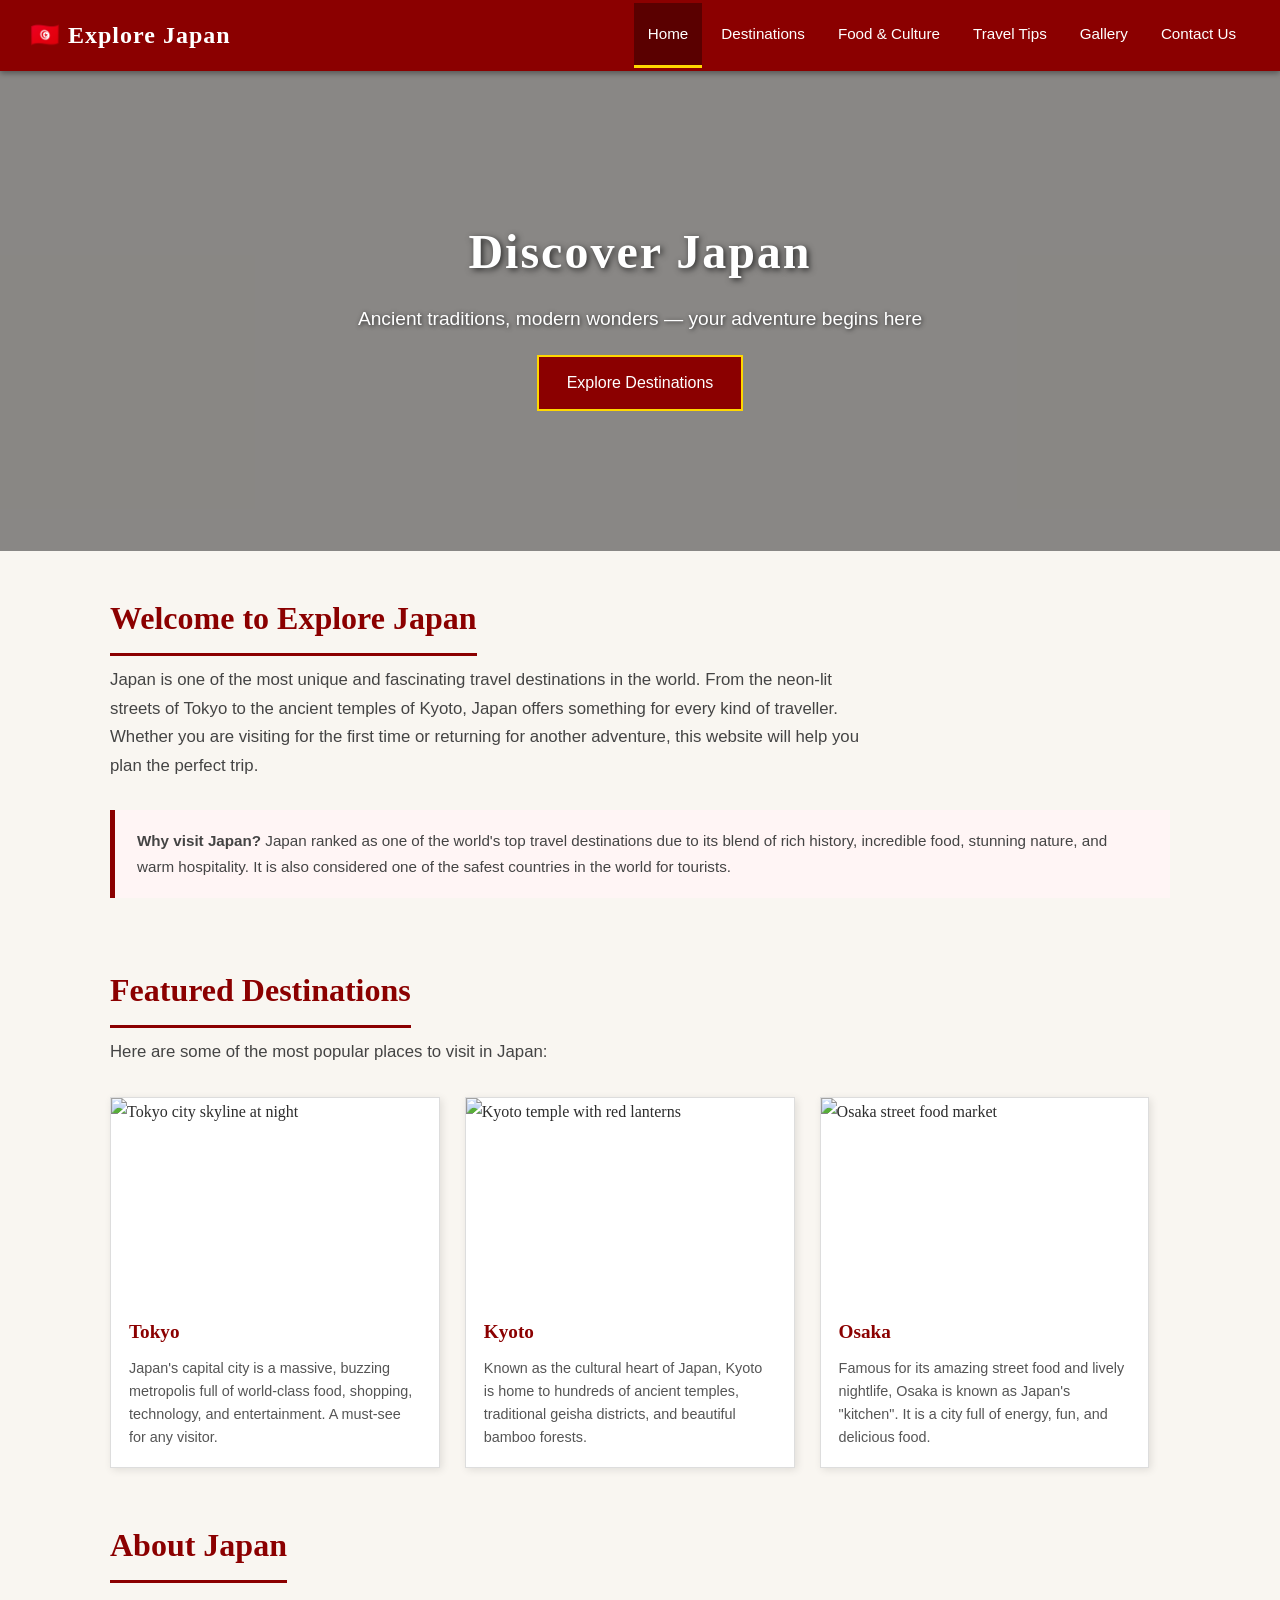
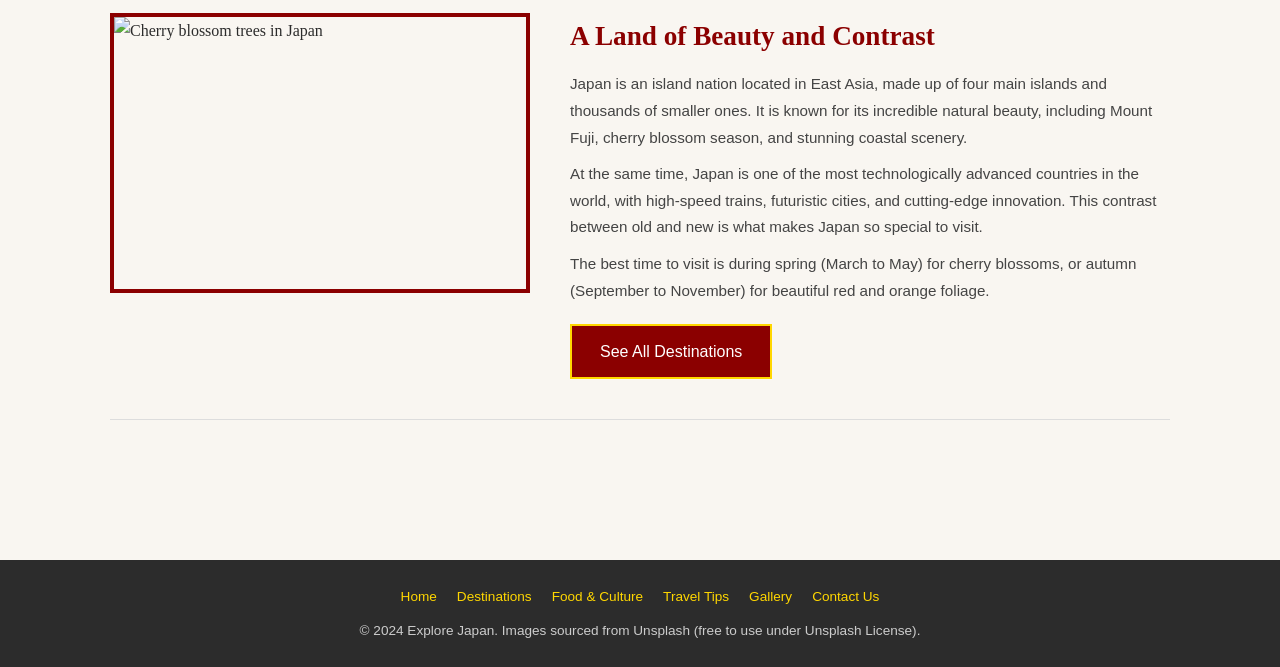
==== index.html @ 7afba729 "Add files via upload" ====
<!DOCTYPE html>
<html lang="en">
<head>
    <meta charset="UTF-8">
    <meta name="viewport" content="width=device-width, initial-scale=1.0">
    <title>Explore Japan - Home</title>
    <link rel="stylesheet" href="style.css">
</head>
<body>

    <!-- Navigation Bar -->
    <nav>
        <a href="index.html" class="logo">&#127481;&#127475; Explore Japan</a>
        <ul>
            <li><a href="index.html" class="active">Home</a></li>
            <li><a href="destinations.html">Destinations</a></li>
            <li><a href="food-culture.html">Food &amp; Culture</a></li>
            <li><a href="travel-tips.html">Travel Tips</a></li>
            <li><a href="gallery.html">Gallery</a></li>
            <li><a href="contact.html">Contact Us</a></li>
        </ul>
    </nav>

    <!-- Hero Section -->
    <div class="hero" style="background-image: url('https://images.unsplash.com/photo-1490806843957-31f4c9a91c65?w=1400&q=80');">
        <div class="hero-text">
            <h1>Discover Japan</h1>
            <p>Ancient traditions, modern wonders &mdash; your adventure begins here</p>
            <a href="destinations.html" class="btn">Explore Destinations</a>
        </div>
    </div>

    <!-- Main Content -->
    <div class="container">

        <h2 class="section-title">Welcome to Explore Japan</h2>
        <p class="section-intro">
            Japan is one of the most unique and fascinating travel destinations in the world. From the neon-lit
            streets of Tokyo to the ancient temples of Kyoto, Japan offers something for every kind of traveller.
            Whether you are visiting for the first time or returning for another adventure, this website will
            help you plan the perfect trip.
        </p>

        <!-- Why Visit Japan box -->
        <div class="highlight-box">
            <strong>Why visit Japan?</strong> Japan ranked as one of the world's top travel destinations due
            to its blend of rich history, incredible food, stunning nature, and warm hospitality.
            It is also considered one of the safest countries in the world for tourists.
        </div>

        <!-- Featured Destinations cards -->
        <h2 class="section-title" style="margin-top: 40px;">Featured Destinations</h2>
        <p class="section-intro">Here are some of the most popular places to visit in Japan:</p>

        <div class="card-grid">

            <div class="card">
                <img src="https://images.unsplash.com/photo-1540959733332-eab4deabeeaf?w=600&q=80" alt="Tokyo city skyline at night">
                <div class="card-body">
                    <h3>Tokyo</h3>
                    <p>Japan's capital city is a massive, buzzing metropolis full of world-class food, shopping,
                       technology, and entertainment. A must-see for any visitor.</p>
                </div>
            </div>

            <div class="card">
                <img src="https://images.unsplash.com/photo-1528360983277-13d401cdc186?w=600&q=80" alt="Kyoto temple with red lanterns">
                <div class="card-body">
                    <h3>Kyoto</h3>
                    <p>Known as the cultural heart of Japan, Kyoto is home to hundreds of ancient temples,
                       traditional geisha districts, and beautiful bamboo forests.</p>
                </div>
            </div>

            <div class="card">
                <img src="https://images.unsplash.com/photo-1590559899731-a382839e5549?w=600&q=80" alt="Osaka street food market">
                <div class="card-body">
                    <h3>Osaka</h3>
                    <p>Famous for its amazing street food and lively nightlife, Osaka is known as
                       Japan's "kitchen". It is a city full of energy, fun, and delicious food.</p>
                </div>
            </div>

        </div>

        <!-- About Japan section -->
        <h2 class="section-title" style="margin-top: 50px;">About Japan</h2>
        <div class="info-section" style="margin-top: 20px;">
            <img src="https://images.unsplash.com/photo-1522383225653-ed111181a951?w=800&q=80" alt="Cherry blossom trees in Japan">
            <div class="info-text">
                <h2>A Land of Beauty and Contrast</h2>
                <p>
                    Japan is an island nation located in East Asia, made up of four main islands and thousands
                    of smaller ones. It is known for its incredible natural beauty, including Mount Fuji,
                    cherry blossom season, and stunning coastal scenery.
                </p>
                <p>
                    At the same time, Japan is one of the most technologically advanced countries in the world,
                    with high-speed trains, futuristic cities, and cutting-edge innovation. This contrast between
                    old and new is what makes Japan so special to visit.
                </p>
                <p>
                    The best time to visit is during spring (March to May) for cherry blossoms, or autumn
                    (September to November) for beautiful red and orange foliage.
                </p>
                <a href="destinations.html" class="btn" style="margin-top: 10px;">See All Destinations</a>
            </div>
        </div>

    </div>

    <!-- Footer -->
    <footer>
        <div class="footer-links">
            <a href="index.html">Home</a>
            <a href="destinations.html">Destinations</a>
            <a href="food-culture.html">Food &amp; Culture</a>
            <a href="travel-tips.html">Travel Tips</a>
            <a href="gallery.html">Gallery</a>
            <a href="contact.html">Contact Us</a>
        </div>
        <p>&copy; 2024 Explore Japan. Images sourced from Unsplash (free to use under Unsplash License).</p>
    </footer>

</body>
</html>
---- style.css ----
/* =============================================
   Explore Japan - Main Stylesheet
   Created for COM4014 Web Authoring Assignment
   ============================================= */

/* Reset some default browser styles */
* {
    margin: 0;
    padding: 0;
    box-sizing: border-box;
}

/* General body styles */
body {
    font-family: Georgia, 'Times New Roman', serif;
    background-color: #f9f6f1;
    color: #2c2c2c;
    line-height: 1.7;
}

/* ---- NAVIGATION BAR ---- */
nav {
    background-color: #8b0000;
    padding: 0 30px;
    display: flex;
    align-items: center;
    justify-content: space-between;
    position: sticky;
    top: 0;
    z-index: 100;
    box-shadow: 0 2px 6px rgba(0,0,0,0.4);
}

nav .logo {
    color: #ffffff;
    font-size: 1.5em;
    font-weight: bold;
    text-decoration: none;
    padding: 15px 0;
    letter-spacing: 1px;
}

nav ul {
    list-style: none;
    display: flex;
    gap: 5px;
}

nav ul li a {
    color: #ffffff;
    text-decoration: none;
    padding: 18px 14px;
    display: block;
    font-size: 0.95em;
    font-family: Arial, sans-serif;
    transition: background-color 0.2s;
}

nav ul li a:hover {
    background-color: #6b0000;
}

nav ul li a.active {
    background-color: #5a0000;
    border-bottom: 3px solid #ffd700;
}

/* ---- HERO SECTION ---- */
.hero {
    height: 480px;
    background-size: cover;
    background-position: center;
    display: flex;
    align-items: center;
    justify-content: center;
    text-align: center;
    position: relative;
}

/* Dark overlay over hero image */
.hero::before {
    content: "";
    position: absolute;
    top: 0; left: 0;
    width: 100%; height: 100%;
    background-color: rgba(0, 0, 0, 0.45);
}

.hero-text {
    position: relative;
    color: #ffffff;
    z-index: 1;
}

.hero-text h1 {
    font-size: 3em;
    margin-bottom: 10px;
    text-shadow: 2px 2px 6px rgba(0,0,0,0.7);
    letter-spacing: 2px;
}

.hero-text p {
    font-size: 1.2em;
    text-shadow: 1px 1px 4px rgba(0,0,0,0.7);
    margin-bottom: 20px;
    font-family: Arial, sans-serif;
}

.btn {
    background-color: #8b0000;
    color: #ffffff;
    padding: 12px 28px;
    text-decoration: none;
    font-family: Arial, sans-serif;
    font-size: 1em;
    border: 2px solid #ffd700;
    display: inline-block;
    transition: background-color 0.2s;
}

.btn:hover {
    background-color: #6b0000;
}

/* ---- MAIN CONTENT AREA ---- */
.container {
    max-width: 1100px;
    margin: 0 auto;
    padding: 40px 20px;
}

/* Section heading style */
.section-title {
    font-size: 2em;
    color: #8b0000;
    margin-bottom: 10px;
    border-bottom: 3px solid #8b0000;
    padding-bottom: 8px;
    display: inline-block;
}

.section-intro {
    font-size: 1.05em;
    margin-bottom: 30px;
    color: #444;
    font-family: Arial, sans-serif;
    max-width: 750px;
}

/* ---- CARD GRID (used on home and destinations pages) ---- */
.card-grid {
    display: flex;
    flex-wrap: wrap;
    gap: 25px;
    margin-top: 20px;
}

.card {
    background-color: #ffffff;
    width: calc(33% - 20px);
    border: 1px solid #ddd;
    box-shadow: 2px 2px 8px rgba(0,0,0,0.1);
    overflow: hidden;
}

.card img {
    width: 100%;
    height: 200px;
    object-fit: cover;
    display: block;
}

.card-body {
    padding: 18px;
}

.card-body h3 {
    color: #8b0000;
    font-size: 1.2em;
    margin-bottom: 8px;
}

.card-body p {
    font-family: Arial, sans-serif;
    font-size: 0.9em;
    color: #555;
    line-height: 1.6;
}

/* ---- INFO SECTION (two column layout) ---- */
.info-section {
    display: flex;
    gap: 40px;
    align-items: flex-start;
    margin-bottom: 50px;
    padding-bottom: 40px;
    border-bottom: 1px solid #ddd;
}

.info-section img {
    width: 420px;
    height: 280px;
    object-fit: cover;
    flex-shrink: 0;
    border: 4px solid #8b0000;
}

.info-section .info-text h2 {
    color: #8b0000;
    font-size: 1.7em;
    margin-bottom: 12px;
}

.info-section .info-text p {
    font-family: Arial, sans-serif;
    font-size: 0.95em;
    margin-bottom: 10px;
    color: #444;
    line-height: 1.75;
}

/* Flip the image to the right on alternate sections */
.info-section.reverse {
    flex-direction: row-reverse;
}

/* ---- TIPS LIST ---- */
.tips-list {
    list-style: none;
    padding: 0;
    margin-top: 10px;
}

.tips-list li {
    font-family: Arial, sans-serif;
    font-size: 0.95em;
    color: #444;
    padding: 10px 0 10px 30px;
    border-bottom: 1px solid #eee;
    position: relative;
}

.tips-list li::before {
    content: "✓";
    color: #8b0000;
    position: absolute;
    left: 5px;
    font-weight: bold;
}

/* ---- GALLERY ---- */
.gallery-grid {
    display: flex;
    flex-wrap: wrap;
    gap: 12px;
    margin-top: 20px;
}

.gallery-grid img {
    width: calc(33.33% - 10px);
    height: 230px;
    object-fit: cover;
    display: block;
    border: 3px solid #ffffff;
    box-shadow: 1px 1px 5px rgba(0,0,0,0.2);
    transition: transform 0.2s;
}

.gallery-grid img:hover {
    transform: scale(1.02);
}

/* ---- CONTACT FORM ---- */
.contact-wrapper {
    display: flex;
    gap: 50px;
    align-items: flex-start;
}

.contact-info {
    width: 300px;
    flex-shrink: 0;
}

.contact-info h3 {
    color: #8b0000;
    font-size: 1.3em;
    margin-bottom: 12px;
}

.contact-info p {
    font-family: Arial, sans-serif;
    font-size: 0.9em;
    color: #555;
    margin-bottom: 8px;
}

.contact-form {
    flex: 1;
    background-color: #ffffff;
    padding: 30px;
    border: 1px solid #ddd;
    box-shadow: 2px 2px 8px rgba(0,0,0,0.08);
}

.contact-form h3 {
    color: #8b0000;
    font-size: 1.4em;
    margin-bottom: 20px;
}

/* Style each form group */
.form-group {
    margin-bottom: 18px;
}

.form-group label {
    display: block;
    font-family: Arial, sans-serif;
    font-size: 0.9em;
    font-weight: bold;
    color: #333;
    margin-bottom: 5px;
}

.form-group input,
.form-group select,
.form-group textarea {
    width: 100%;
    padding: 10px 12px;
    border: 1px solid #ccc;
    font-family: Arial, sans-serif;
    font-size: 0.9em;
    color: #333;
    background-color: #fafafa;
}

.form-group input:focus,
.form-group select:focus,
.form-group textarea:focus {
    outline: none;
    border-color: #8b0000;
    background-color: #fff;
}

.form-group textarea {
    height: 130px;
    resize: vertical;
}

.submit-btn {
    background-color: #8b0000;
    color: #ffffff;
    border: none;
    padding: 12px 35px;
    font-family: Arial, sans-serif;
    font-size: 1em;
    cursor: pointer;
    border: 2px solid #8b0000;
    transition: background-color 0.2s;
}

.submit-btn:hover {
    background-color: #6b0000;
}

/* ---- HIGHLIGHT BOX ---- */
.highlight-box {
    background-color: #fff5f5;
    border-left: 5px solid #8b0000;
    padding: 18px 22px;
    margin: 25px 0;
    font-family: Arial, sans-serif;
    font-size: 0.95em;
    color: #444;
}

/* ---- FOOTER ---- */
footer {
    background-color: #2c2c2c;
    color: #ccc;
    text-align: center;
    padding: 25px 20px;
    font-family: Arial, sans-serif;
    font-size: 0.85em;
    margin-top: 50px;
}

footer a {
    color: #ffd700;
    text-decoration: none;
}

footer a:hover {
    text-decoration: underline;
}

footer .footer-links {
    margin-bottom: 10px;
    display: flex;
    justify-content: center;
    gap: 20px;
    flex-wrap: wrap;
}
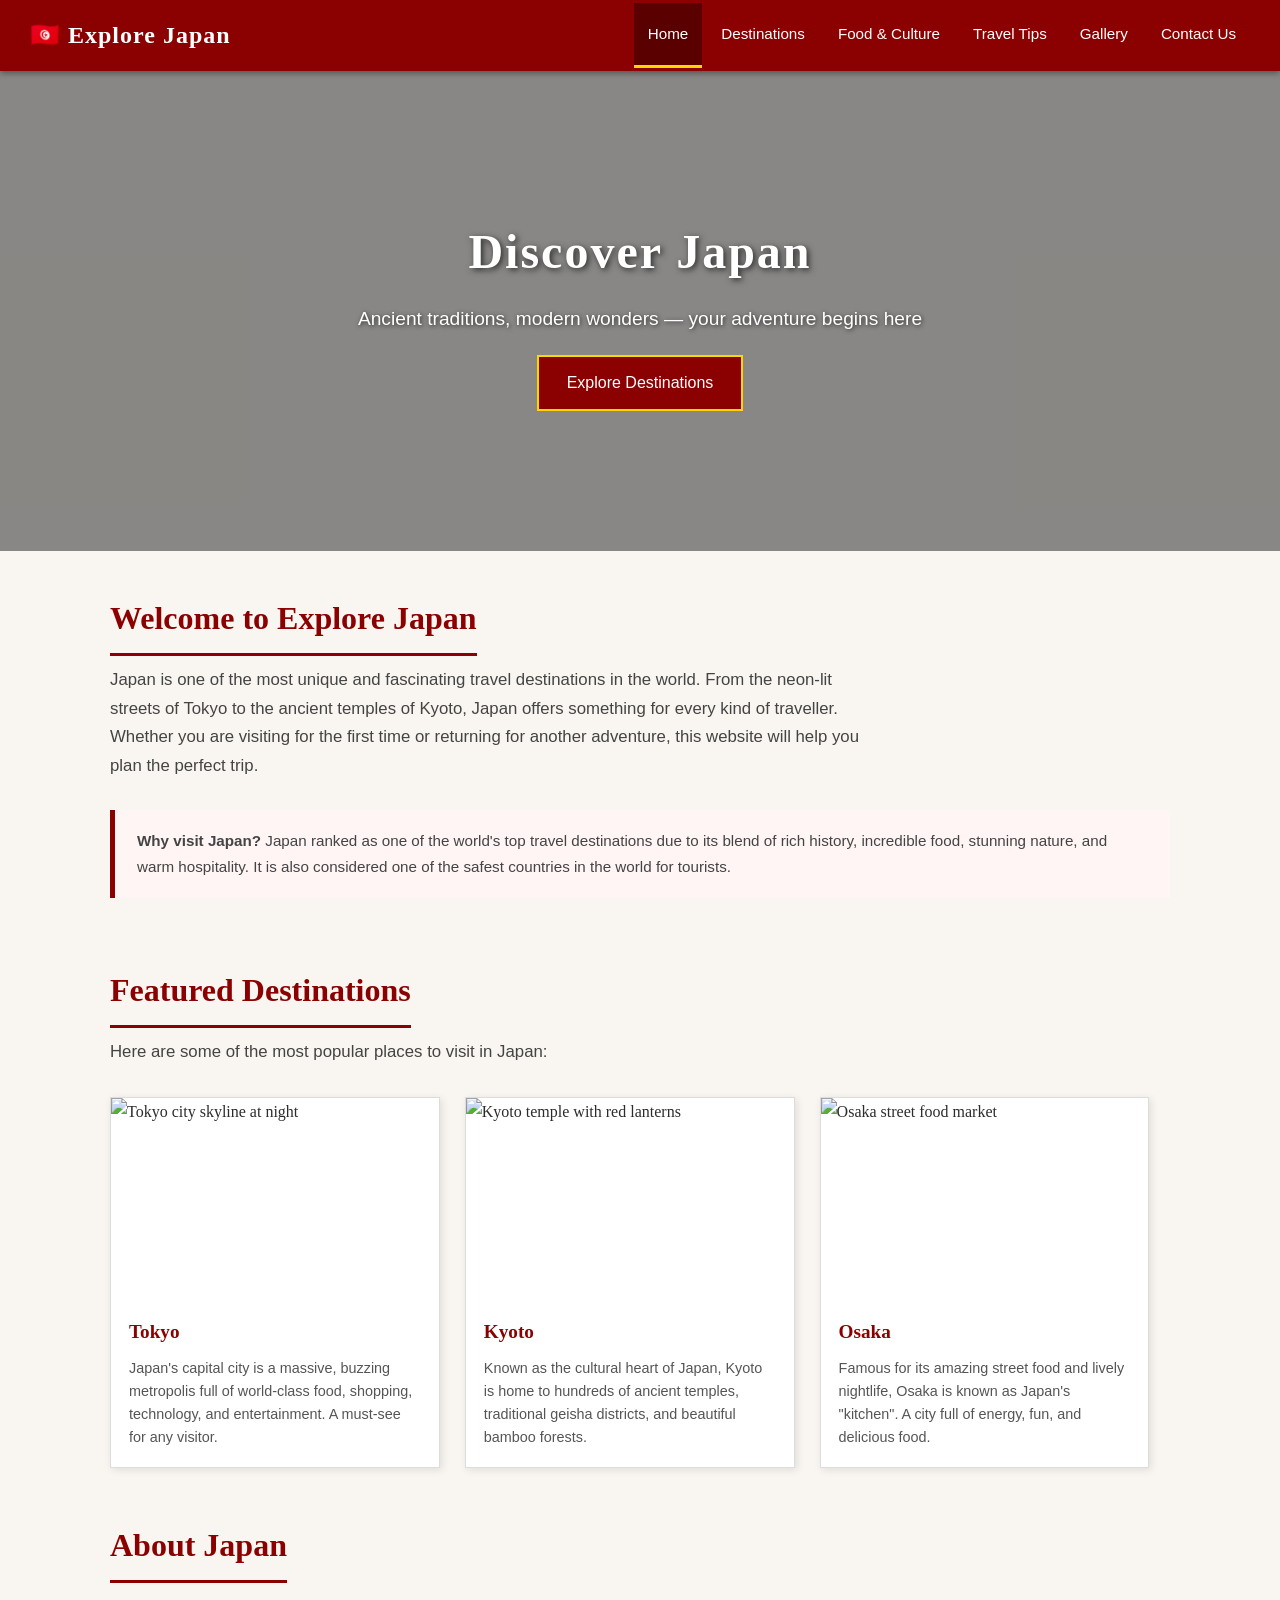
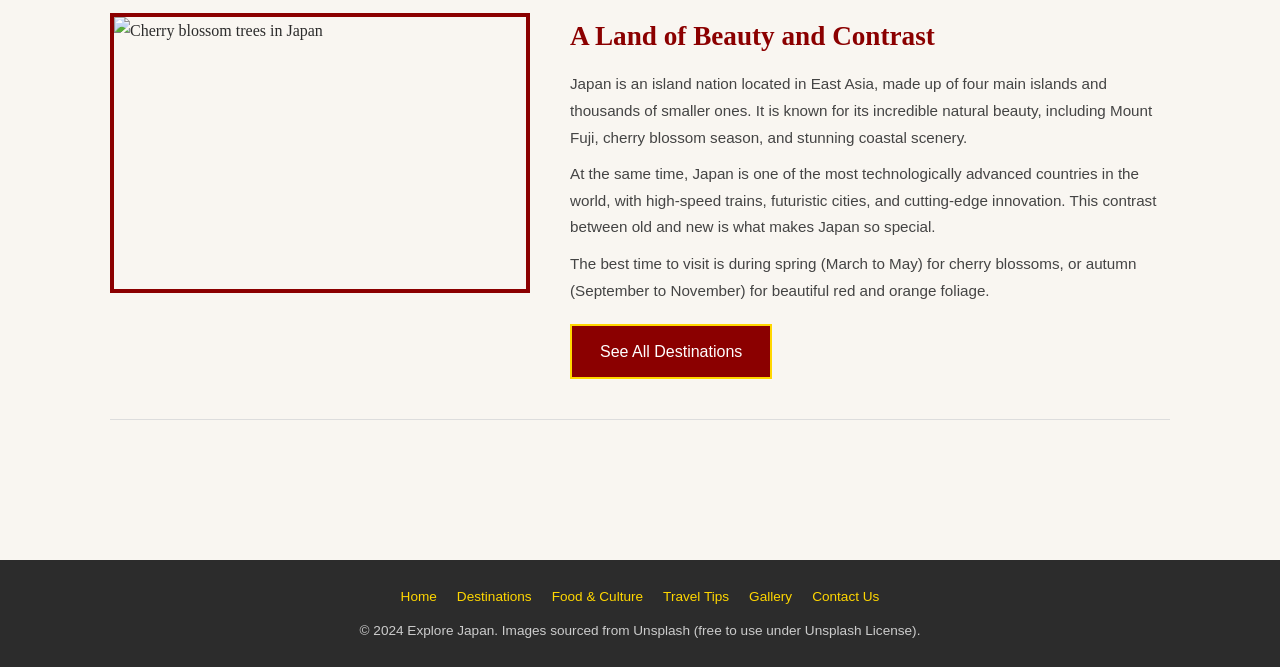
==== commit afd43047: "Add files via upload" ====
--- a/index.html
+++ b/index.html
@@ -1,17 +1,24 @@
 <!DOCTYPE html>
+<!-- Tells the browser this is an HTML5 document -->
 <html lang="en">
 <head>
+    <!-- Sets the character encoding so special characters display correctly -->
     <meta charset="UTF-8">
+    <!-- Makes the page scale correctly on mobile devices -->
     <meta name="viewport" content="width=device-width, initial-scale=1.0">
     <title>Explore Japan - Home</title>
+    <!-- Links this page to the shared stylesheet -->
     <link rel="stylesheet" href="style.css">
 </head>
 <body>
 
-    <!-- Navigation Bar -->
+    <!-- Navigation bar - appears at the top of every page -->
     <nav>
+        <!-- Logo that links back to the home page -->
         <a href="index.html" class="logo">&#127481;&#127475; Explore Japan</a>
+        <!-- List of links to all pages on the site -->
         <ul>
+            <!-- class="active" highlights the current page in the nav -->
             <li><a href="index.html" class="active">Home</a></li>
             <li><a href="destinations.html">Destinations</a></li>
             <li><a href="food-culture.html">Food &amp; Culture</a></li>
@@ -21,96 +28,102 @@
         </ul>
     </nav>
 
-    <!-- Hero Section -->
+    <!-- Hero section - large banner image at the top of the page -->
+    <!-- The background image is set inline using a style attribute -->
     <div class="hero" style="background-image: url('https://images.unsplash.com/photo-1490806843957-31f4c9a91c65?w=1400&q=80');">
+        <!-- Text that sits on top of the hero image -->
         <div class="hero-text">
             <h1>Discover Japan</h1>
             <p>Ancient traditions, modern wonders &mdash; your adventure begins here</p>
+            <!-- Button that links to the destinations page -->
             <a href="destinations.html" class="btn">Explore Destinations</a>
         </div>
     </div>
 
-    <!-- Main Content -->
+    <!-- Main content area - container limits the max width and centres it -->
     <div class="container">
 
+        <!-- Welcome section heading and intro paragraph -->
         <h2 class="section-title">Welcome to Explore Japan</h2>
         <p class="section-intro">
-            Japan is one of the most unique and fascinating travel destinations in the world. From the neon-lit
-            streets of Tokyo to the ancient temples of Kyoto, Japan offers something for every kind of traveller.
-            Whether you are visiting for the first time or returning for another adventure, this website will
-            help you plan the perfect trip.
+            Japan is one of the most unique and fascinating travel destinations in the world.
+            From the neon-lit streets of Tokyo to the ancient temples of Kyoto, Japan offers
+            something for every kind of traveller. Whether you are visiting for the first time
+            or returning for another adventure, this website will help you plan the perfect trip.
         </p>
 
-        <!-- Why Visit Japan box -->
+        <!-- Highlighted information box -->
         <div class="highlight-box">
-            <strong>Why visit Japan?</strong> Japan ranked as one of the world's top travel destinations due
-            to its blend of rich history, incredible food, stunning nature, and warm hospitality.
-            It is also considered one of the safest countries in the world for tourists.
+            <strong>Why visit Japan?</strong> Japan ranked as one of the world's top travel
+            destinations due to its blend of rich history, incredible food, stunning nature,
+            and warm hospitality. It is also considered one of the safest countries in the
+            world for tourists.
         </div>
 
-        <!-- Featured Destinations cards -->
+        <!-- Featured destination cards section -->
         <h2 class="section-title" style="margin-top: 40px;">Featured Destinations</h2>
         <p class="section-intro">Here are some of the most popular places to visit in Japan:</p>
 
+        <!-- Card grid - displays three destination cards side by side -->
         <div class="card-grid">
 
+            <!-- Card 1 - Tokyo -->
             <div class="card">
+                <!-- alt attribute describes the image for accessibility and screen readers -->
                 <img src="https://images.unsplash.com/photo-1540959733332-eab4deabeeaf?w=600&q=80" alt="Tokyo city skyline at night">
                 <div class="card-body">
                     <h3>Tokyo</h3>
-                    <p>Japan's capital city is a massive, buzzing metropolis full of world-class food, shopping,
-                       technology, and entertainment. A must-see for any visitor.</p>
+                    <p>Japan's capital city is a massive, buzzing metropolis full of world-class
+                    food, shopping, technology, and entertainment. A must-see for any visitor.</p>
                 </div>
             </div>
 
+            <!-- Card 2 - Kyoto -->
             <div class="card">
                 <img src="https://images.unsplash.com/photo-1528360983277-13d401cdc186?w=600&q=80" alt="Kyoto temple with red lanterns">
                 <div class="card-body">
                     <h3>Kyoto</h3>
-                    <p>Known as the cultural heart of Japan, Kyoto is home to hundreds of ancient temples,
-                       traditional geisha districts, and beautiful bamboo forests.</p>
+                    <p>Known as the cultural heart of Japan, Kyoto is home to hundreds of ancient
+                    temples, traditional geisha districts, and beautiful bamboo forests.</p>
                 </div>
             </div>
 
+            <!-- Card 3 - Osaka -->
             <div class="card">
                 <img src="https://images.unsplash.com/photo-1590559899731-a382839e5549?w=600&q=80" alt="Osaka street food market">
                 <div class="card-body">
                     <h3>Osaka</h3>
                     <p>Famous for its amazing street food and lively nightlife, Osaka is known as
-                       Japan's "kitchen". It is a city full of energy, fun, and delicious food.</p>
+                    Japan's "kitchen". A city full of energy, fun, and delicious food.</p>
                 </div>
             </div>
 
         </div>
 
-        <!-- About Japan section -->
+        <!-- About Japan section - image and text displayed side by side -->
         <h2 class="section-title" style="margin-top: 50px;">About Japan</h2>
         <div class="info-section" style="margin-top: 20px;">
             <img src="https://images.unsplash.com/photo-1522383225653-ed111181a951?w=800&q=80" alt="Cherry blossom trees in Japan">
+            <!-- Text content next to the image -->
             <div class="info-text">
                 <h2>A Land of Beauty and Contrast</h2>
-                <p>
-                    Japan is an island nation located in East Asia, made up of four main islands and thousands
-                    of smaller ones. It is known for its incredible natural beauty, including Mount Fuji,
-                    cherry blossom season, and stunning coastal scenery.
-                </p>
-                <p>
-                    At the same time, Japan is one of the most technologically advanced countries in the world,
-                    with high-speed trains, futuristic cities, and cutting-edge innovation. This contrast between
-                    old and new is what makes Japan so special to visit.
-                </p>
-                <p>
-                    The best time to visit is during spring (March to May) for cherry blossoms, or autumn
-                    (September to November) for beautiful red and orange foliage.
-                </p>
+                <p>Japan is an island nation located in East Asia, made up of four main islands
+                and thousands of smaller ones. It is known for its incredible natural beauty,
+                including Mount Fuji, cherry blossom season, and stunning coastal scenery.</p>
+                <p>At the same time, Japan is one of the most technologically advanced countries
+                in the world, with high-speed trains, futuristic cities, and cutting-edge
+                innovation. This contrast between old and new is what makes Japan so special.</p>
+                <p>The best time to visit is during spring (March to May) for cherry blossoms,
+                or autumn (September to November) for beautiful red and orange foliage.</p>
                 <a href="destinations.html" class="btn" style="margin-top: 10px;">See All Destinations</a>
             </div>
         </div>
 
     </div>
 
-    <!-- Footer -->
+    <!-- Footer - appears at the bottom of every page -->
     <footer>
+        <!-- Quick links row in the footer -->
         <div class="footer-links">
             <a href="index.html">Home</a>
             <a href="destinations.html">Destinations</a>
@@ -119,6 +132,7 @@
             <a href="gallery.html">Gallery</a>
             <a href="contact.html">Contact Us</a>
         </div>
+        <!-- Copyright notice - &copy; produces the © symbol -->
         <p>&copy; 2024 Explore Japan. Images sourced from Unsplash (free to use under Unsplash License).</p>
     </footer>
 
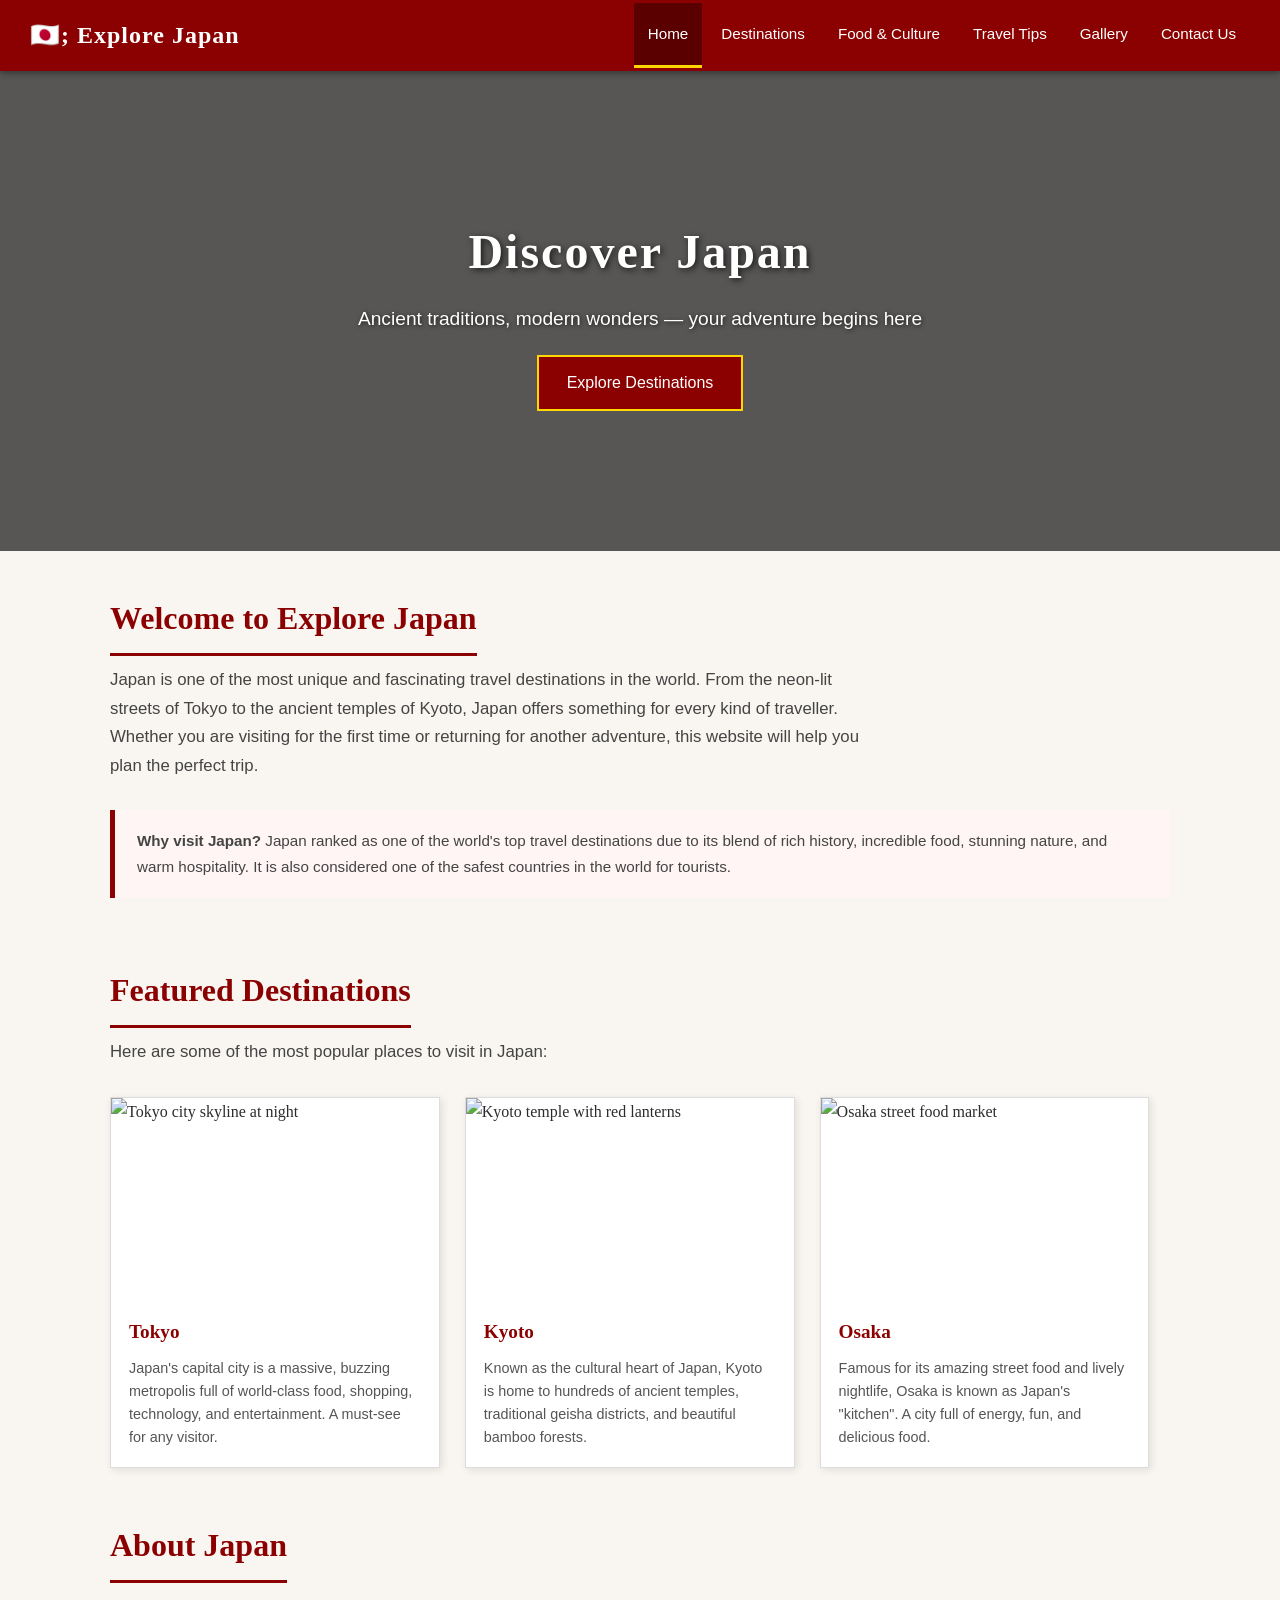
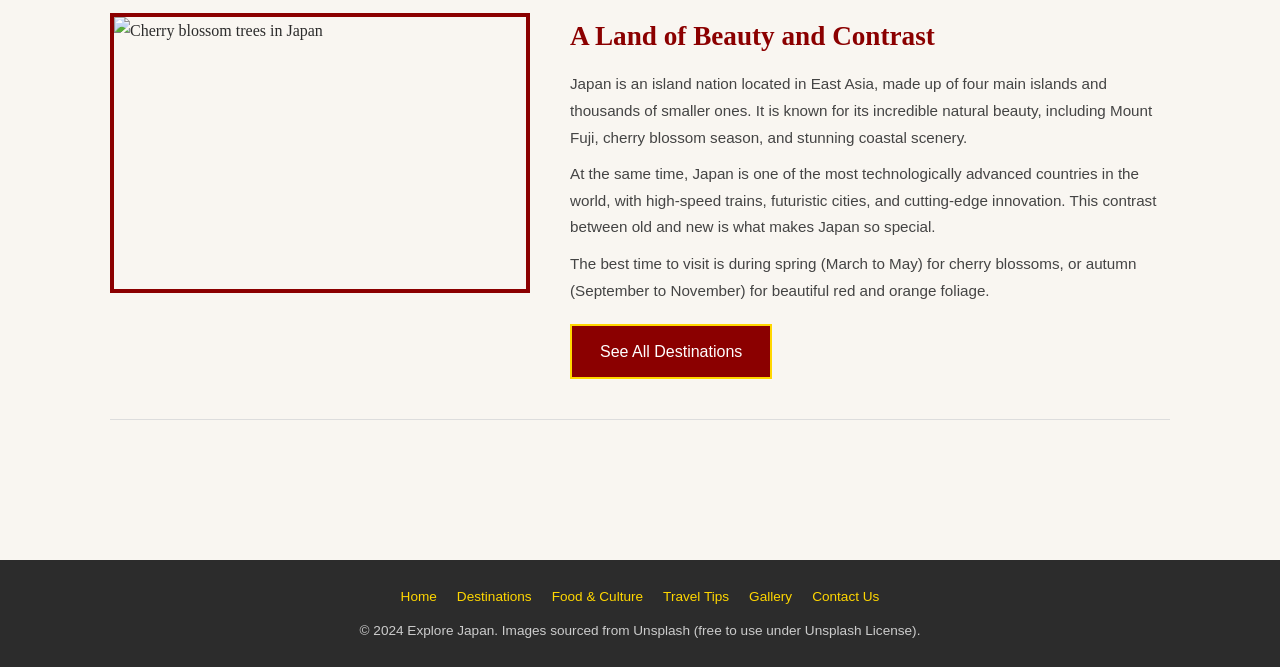
==== commit 5a5d65a7: "Update index.html" ====
--- a/index.html
+++ b/index.html
@@ -15,7 +15,7 @@
     <!-- Navigation bar - appears at the top of every page -->
     <nav>
         <!-- Logo that links back to the home page -->
-        <a href="index.html" class="logo">&#127481;&#127475; Explore Japan</a>
+        <a href="index.html" class="logo">🇯🇵; Explore Japan</a>
         <!-- List of links to all pages on the site -->
         <ul>
             <!-- class="active" highlights the current page in the nav -->
--- a/style.css
+++ b/style.css
@@ -1,51 +1,60 @@
 /* =============================================
    Explore Japan - Main Stylesheet
-   Created for COM4014 Web Authoring Assignment
+   COM4014 Web Authoring Assignment
+   This file controls the design and layout
+   of all pages on the website
    ============================================= */
 
-/* Reset some default browser styles */
+/* Reset default browser styles so everything
+   looks consistent across different browsers */
 * {
     margin: 0;
     padding: 0;
+    /* Makes padding included in the element width
+       so sizing is easier to control */
     box-sizing: border-box;
 }
 
-/* General body styles */
+/* General styles applied to the whole page */
 body {
     font-family: Georgia, 'Times New Roman', serif;
-    background-color: #f9f6f1;
+    background-color: #f9f6f1; /* Warm off-white background */
     color: #2c2c2c;
-    line-height: 1.7;
+    line-height: 1.7; /* Adds space between lines of text for readability */
 }
 
 /* ---- NAVIGATION BAR ---- */
+/* Styles the top navigation bar */
 nav {
-    background-color: #8b0000;
+    background-color: #8b0000; /* Dark red colour to match Japan theme */
     padding: 0 30px;
-    display: flex;
+    display: flex; /* Puts logo and links side by side */
     align-items: center;
-    justify-content: space-between;
-    position: sticky;
+    justify-content: space-between; /* Pushes logo to left and links to right */
+    position: sticky; /* Keeps the nav at the top when the user scrolls */
     top: 0;
-    z-index: 100;
-    box-shadow: 0 2px 6px rgba(0,0,0,0.4);
-}
-
+    z-index: 100; /* Makes sure nav stays on top of other content */
+    box-shadow: 0 2px 6px rgba(0,0,0,0.4); /* Adds a subtle shadow below the nav */
+}
+
+/* Styles the website logo text in the nav */
 nav .logo {
     color: #ffffff;
     font-size: 1.5em;
     font-weight: bold;
-    text-decoration: none;
+    text-decoration: none; /* Removes the underline from the link */
     padding: 15px 0;
     letter-spacing: 1px;
 }
 
+/* Removes the bullet points from the nav list */
 nav ul {
     list-style: none;
-    display: flex;
+    display: flex; /* Puts all nav links in a horizontal row */
     gap: 5px;
 }
 
+/* Styles each individual nav link */
 nav ul li a {
     color: #ffffff;
     text-decoration: none;
@@ -53,52 +62,60 @@
     display: block;
     font-size: 0.95em;
     font-family: Arial, sans-serif;
+    /* Smooth colour change when hovering */
     transition: background-color 0.2s;
 }
 
+/* Changes background when user hovers over a link */
 nav ul li a:hover {
     background-color: #6b0000;
 }
 
+/* Highlights the current page link in the nav */
 nav ul li a.active {
     background-color: #5a0000;
-    border-bottom: 3px solid #ffd700;
+    border-bottom: 3px solid #ffd700; /* Gold underline on active page */
 }
 
 /* ---- HERO SECTION ---- */
+/* The large banner image at the top of each page */
 .hero {
     height: 480px;
-    background-size: cover;
-    background-position: center;
+    background-size: cover; /* Makes the image fill the full width */
+    background-position: center; /* Centres the image */
     display: flex;
-    align-items: center;
-    justify-content: center;
+    align-items: center; /* Centres text vertically */
+    justify-content: center; /* Centres text horizontally */
     text-align: center;
     position: relative;
 }
 
-/* Dark overlay over hero image */
+/* Creates a dark overlay on top of the hero image
+   so the white text is easier to read */
 .hero::before {
     content: "";
     position: absolute;
     top: 0; left: 0;
     width: 100%; height: 100%;
-    background-color: rgba(0, 0, 0, 0.45);
-}
-
+    background-color: rgba(0, 0, 0, 0.65); /* Semi-transparent black */
+}
+
+/* Positions the hero text on top of the overlay */
 .hero-text {
     position: relative;
     color: #ffffff;
-    z-index: 1;
-}
-
+    z-index: 1; /* Makes sure text appears above the overlay */
+}
+
+/* Main heading inside the hero */
 .hero-text h1 {
     font-size: 3em;
     margin-bottom: 10px;
-    text-shadow: 2px 2px 6px rgba(0,0,0,0.7);
+    text-shadow: 2px 2px 6px rgba(0,0,0,0.7); /* Shadow makes text stand out */
     letter-spacing: 2px;
 }
 
+/* Paragraph text inside the hero */
 .hero-text p {
     font-size: 1.2em;
     text-shadow: 1px 1px 4px rgba(0,0,0,0.7);
@@ -106,6 +123,7 @@
     font-family: Arial, sans-serif;
 }
 
+/* Reusable button style used across multiple pages */
 .btn {
     background-color: #8b0000;
     color: #ffffff;
@@ -113,7 +131,7 @@
     text-decoration: none;
     font-family: Arial, sans-serif;
     font-size: 1em;
-    border: 2px solid #ffd700;
+    border: 2px solid #ffd700; /* Gold border to stand out */
     display: inline-block;
     transition: background-color 0.2s;
 }
@@ -123,13 +141,14 @@
 }
 
 /* ---- MAIN CONTENT AREA ---- */
+/* Centres the page content and limits its maximum width */
 .container {
     max-width: 1100px;
-    margin: 0 auto;
+    margin: 0 auto; /* Auto margins centre the container */
     padding: 40px 20px;
 }
 
-/* Section heading style */
+/* Red underlined heading used for each section */
 .section-title {
     font-size: 2em;
     color: #8b0000;
@@ -139,6 +158,7 @@
     display: inline-block;
 }
 
+/* Intro paragraph that sits below a section title */
 .section-intro {
     font-size: 1.05em;
     margin-bottom: 30px;
@@ -147,29 +167,33 @@
     max-width: 750px;
 }
 
-/* ---- CARD GRID (used on home and destinations pages) ---- */
+/* ---- CARD GRID ---- */
+/* Container that holds multiple cards in a row */
 .card-grid {
-    display: flex;
-    flex-wrap: wrap;
+    display: flex; /* Puts cards side by side */
+    flex-wrap: wrap; /* Lets cards drop to the next line on smaller screens */
     gap: 25px;
     margin-top: 20px;
 }
 
+/* Individual card styling */
 .card {
     background-color: #ffffff;
-    width: calc(33% - 20px);
+    width: calc(33% - 20px); /* Each card takes up one third of the row */
     border: 1px solid #ddd;
     box-shadow: 2px 2px 8px rgba(0,0,0,0.1);
-    overflow: hidden;
-}
-
+    overflow: hidden; /* Stops image from going outside the card border */
+}
+
+/* Image inside each card */
 .card img {
     width: 100%;
     height: 200px;
-    object-fit: cover;
+    object-fit: cover; /* Crops image to fill the space without stretching */
     display: block;
 }
 
+/* Text area inside each card */
 .card-body {
     padding: 18px;
 }
@@ -187,7 +211,8 @@
     line-height: 1.6;
 }
 
-/* ---- INFO SECTION (two column layout) ---- */
+/* ---- INFO SECTION ---- */
+/* Two column layout with an image and text side by side */
 .info-section {
     display: flex;
     gap: 40px;
@@ -197,11 +222,12 @@
     border-bottom: 1px solid #ddd;
 }
 
+/* Image in the info section */
 .info-section img {
     width: 420px;
     height: 280px;
     object-fit: cover;
-    flex-shrink: 0;
+    flex-shrink: 0; /* Stops the image from getting smaller when space is tight */
     border: 4px solid #8b0000;
 }
 
@@ -219,18 +245,21 @@
     line-height: 1.75;
 }
 
-/* Flip the image to the right on alternate sections */
+/* Reverses the layout so the image appears on the right side
+   Used on alternate sections to add variety */
 .info-section.reverse {
     flex-direction: row-reverse;
 }
 
 /* ---- TIPS LIST ---- */
+/* Custom styled list used on the Travel Tips page */
 .tips-list {
-    list-style: none;
+    list-style: none; /* Removes default bullet points */
     padding: 0;
     margin-top: 10px;
 }
 
+/* Each item in the tips list */
 .tips-list li {
     font-family: Arial, sans-serif;
     font-size: 0.95em;
@@ -240,6 +269,7 @@
     position: relative;
 }
 
+/* Adds a red tick before each list item */
 .tips-list li::before {
     content: "✓";
     color: #8b0000;
@@ -249,20 +279,23 @@
 }
 
 /* ---- GALLERY ---- */
+/* Grid layout for the photo gallery */
 .gallery-grid {
     display: flex;
-    flex-wrap: wrap;
+    flex-wrap: wrap; /* Images wrap onto new rows automatically */
     gap: 12px;
     margin-top: 20px;
 }
 
+/* Each image in the gallery */
 .gallery-grid img {
-    width: calc(33.33% - 10px);
+    width: calc(33.33% - 10px); /* Three images per row */
     height: 230px;
     object-fit: cover;
     display: block;
     border: 3px solid #ffffff;
     box-shadow: 1px 1px 5px rgba(0,0,0,0.2);
+    /* Slight zoom effect when hovering over an image */
     transition: transform 0.2s;
 }
 
@@ -271,12 +304,14 @@
 }
 
 /* ---- CONTACT FORM ---- */
+/* Wrapper that puts contact info and form side by side */
 .contact-wrapper {
     display: flex;
     gap: 50px;
     align-items: flex-start;
 }
 
+/* Left side contact information column */
 .contact-info {
     width: 300px;
     flex-shrink: 0;
@@ -295,8 +330,9 @@
     margin-bottom: 8px;
 }
 
+/* The form box on the right side */
 .contact-form {
-    flex: 1;
+    flex: 1; /* Takes up all remaining space */
     background-color: #ffffff;
     padding: 30px;
     border: 1px solid #ddd;
@@ -309,13 +345,14 @@
     margin-bottom: 20px;
 }
 
-/* Style each form group */
+/* Each label and input pairing in the form */
 .form-group {
     margin-bottom: 18px;
 }
 
+/* Label above each input */
 .form-group label {
-    display: block;
+    display: block; /* Makes label sit on its own line above the input */
     font-family: Arial, sans-serif;
     font-size: 0.9em;
     font-weight: bold;
@@ -323,6 +360,7 @@
     margin-bottom: 5px;
 }
 
+/* Styles all input fields, dropdowns and text areas */
 .form-group input,
 .form-group select,
 .form-group textarea {
@@ -335,6 +373,7 @@
     background-color: #fafafa;
 }
 
+/* Changes border colour when a field is clicked on */
 .form-group input:focus,
 .form-group select:focus,
 .form-group textarea:focus {
@@ -343,11 +382,13 @@
     background-color: #fff;
 }
 
+/* Makes the message box taller than regular inputs */
 .form-group textarea {
     height: 130px;
-    resize: vertical;
-}
-
+    resize: vertical; /* Lets the user resize the box vertically */
+}
+
+/* Submit button at the bottom of the form */
 .submit-btn {
     background-color: #8b0000;
     color: #ffffff;
@@ -365,9 +406,10 @@
 }
 
 /* ---- HIGHLIGHT BOX ---- */
+/* A coloured box used to highlight important information */
 .highlight-box {
-    background-color: #fff5f5;
-    border-left: 5px solid #8b0000;
+    background-color: #fff5f5; /* Very light red background */
+    border-left: 5px solid #8b0000; /* Thick red line on the left side */
     padding: 18px 22px;
     margin: 25px 0;
     font-family: Arial, sans-serif;
@@ -376,6 +418,7 @@
 }
 
 /* ---- FOOTER ---- */
+/* Dark footer at the bottom of every page */
 footer {
     background-color: #2c2c2c;
     color: #ccc;
@@ -386,6 +429,7 @@
     margin-top: 50px;
 }
 
+/* Gold links inside the footer */
 footer a {
     color: #ffd700;
     text-decoration: none;
@@ -395,10 +439,80 @@
     text-decoration: underline;
 }
 
+/* Row of page links in the footer */
 footer .footer-links {
     margin-bottom: 10px;
     display: flex;
     justify-content: center;
     gap: 20px;
-    flex-wrap: wrap;
-}
+    flex-wrap: wrap; /* Wraps links onto a new line on smaller screens */
+}
+/* ---- MOBILE RESPONSIVE STYLES ---- */
+/* These rules only apply when the screen is 768px wide or less */
+@media (max-width: 768px) {
+
+    /* Stack nav links and make them smaller */
+    nav {
+        flex-wrap: wrap;
+        padding: 10px 15px;
+    }
+
+    nav ul {
+        flex-wrap: wrap;
+        justify-content: center;
+        gap: 2px;
+    }
+
+    nav ul li a {
+        padding: 8px 8px;
+        font-size: 0.8em;
+    }
+
+    /* Make hero shorter and text smaller on mobile */
+    .hero {
+        height: 280px;
+    }
+
+    .hero-text h1 {
+        font-size: 1.8em;
+    }
+
+    .hero-text p {
+        font-size: 0.95em;
+    }
+
+    /* Stack cards into a single column */
+    .card {
+        width: 100%;
+    }
+
+    /* Stack info sections so image goes above text */
+    .info-section {
+        flex-direction: column !important;
+    }
+
+    /* Make image full width on mobile */
+    .info-section img {
+        width: 100%;
+        height: 220px;
+    }
+
+    /* Stack contact form below contact info */
+    .contact-wrapper {
+        flex-direction: column;
+    }
+
+    .contact-info {
+        width: 100%;
+    }
+
+    /* Gallery goes to 2 columns on mobile */
+    .gallery-grid img {
+        width: calc(50% - 8px);
+    }
+
+    /* Make section titles smaller */
+    .section-title {
+        font-size: 1.5em;
+    }
+}
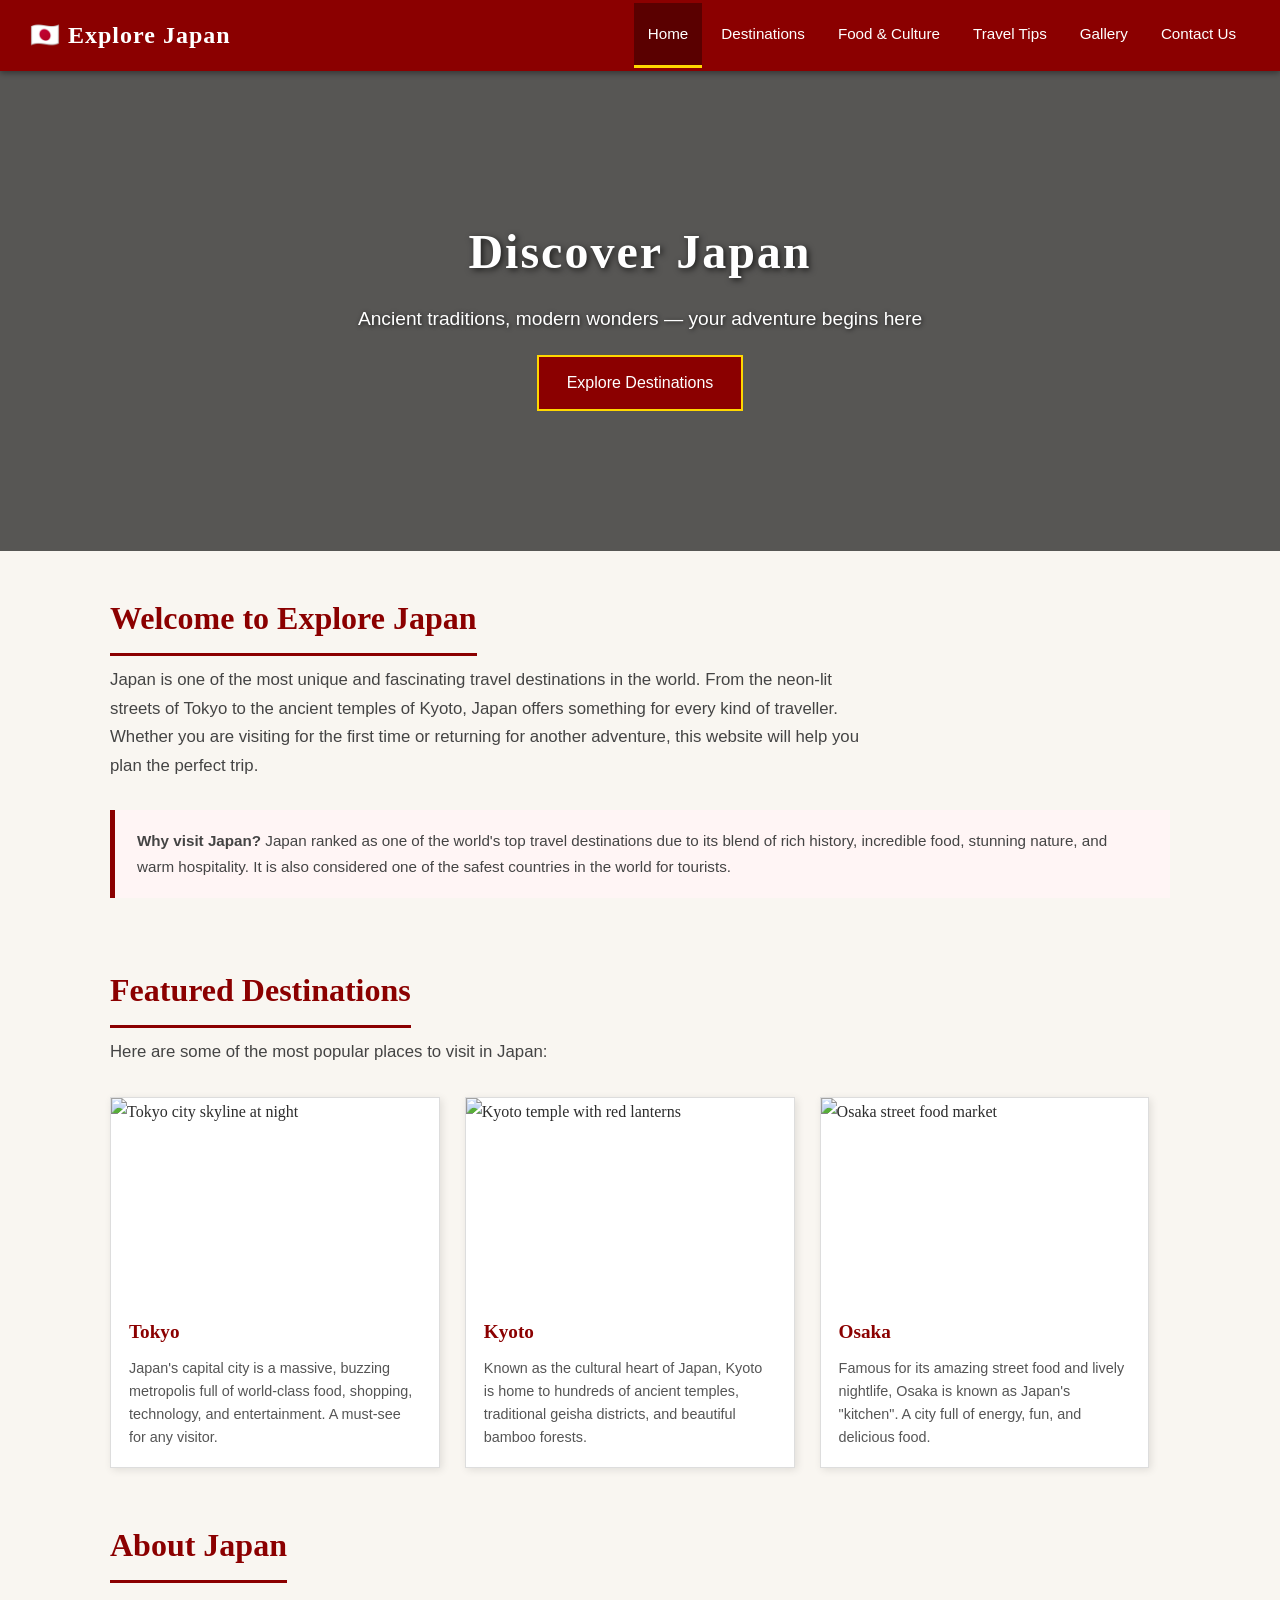
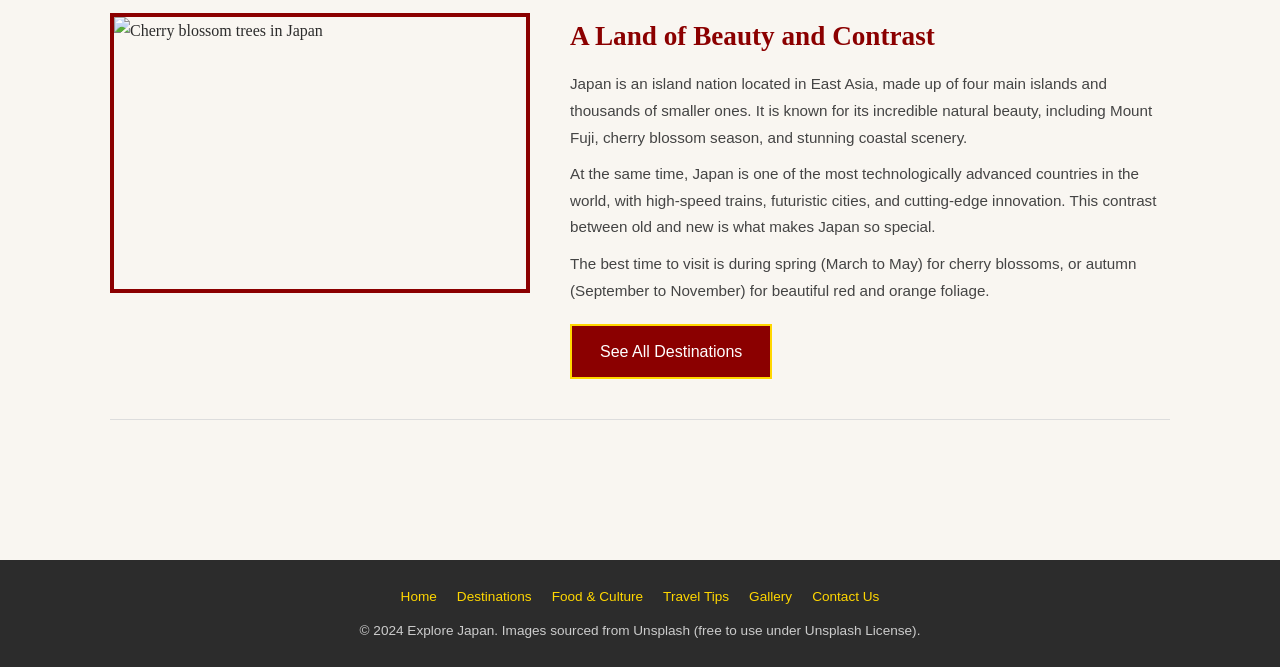
==== commit d37eac83: "Update index.html" ====
--- a/index.html
+++ b/index.html
@@ -15,7 +15,7 @@
     <!-- Navigation bar - appears at the top of every page -->
     <nav>
         <!-- Logo that links back to the home page -->
-        <a href="index.html" class="logo">🇯🇵; Explore Japan</a>
+        <a href="index.html" class="logo">🇯🇵 Explore Japan</a>
         <!-- List of links to all pages on the site -->
         <ul>
             <!-- class="active" highlights the current page in the nav -->
